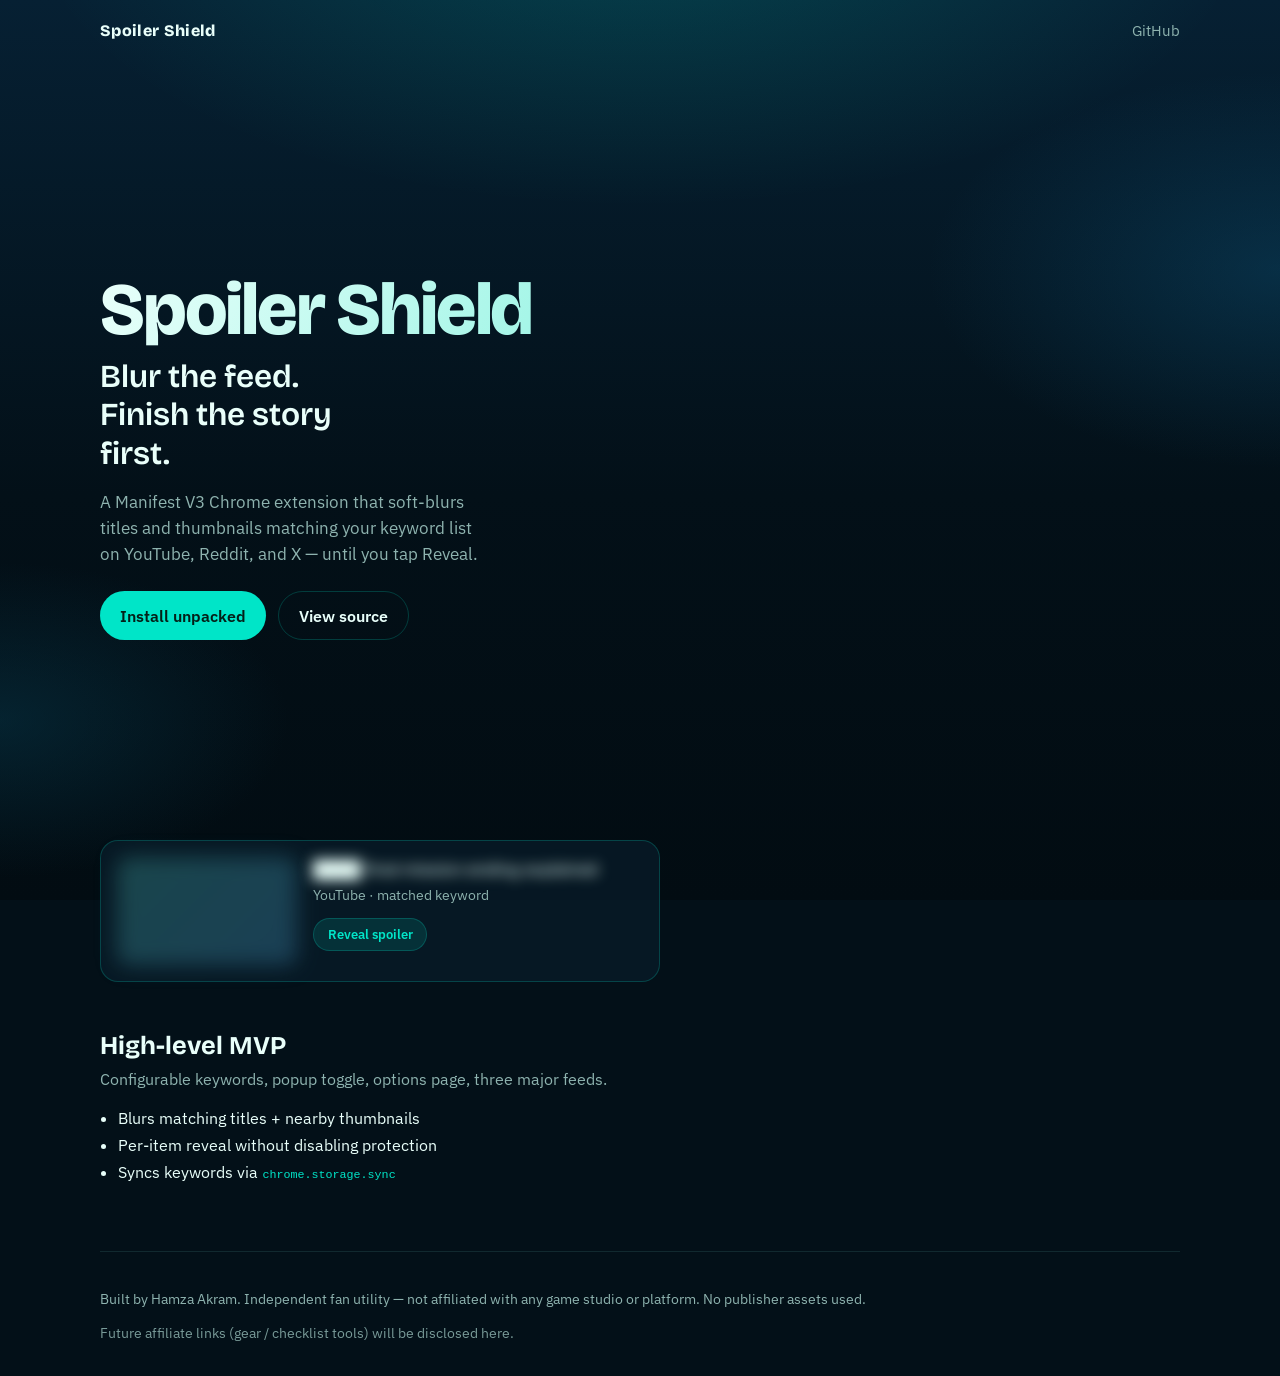
==== web/index.html @ 2415711b "Initial Spoiler Shield MVP: MV3 extension + landing Chrome extension blurs keyword-matched titles/th" ====
<!DOCTYPE html>
<html lang="en">
  <head>
    <meta charset="UTF-8" />
    <meta name="viewport" content="width=device-width, initial-scale=1" />
    <title>Spoiler Shield — stay ahead of spoilers</title>
    <meta
      name="description"
      content="Chrome extension that blurs spoiler titles and thumbnails on YouTube, Reddit, and X. Built by Hamza Akram."
    />
    <link rel="preconnect" href="https://fonts.googleapis.com" />
    <link rel="preconnect" href="https://fonts.gstatic.com" crossorigin />
    <link
      href="https://fonts.googleapis.com/css2?family=Bricolage+Grotesque:opsz,wght@12..96,600;12..96,800&family=IBM+Plex+Sans:wght@400;500;600&display=swap"
      rel="stylesheet"
    />
    <link rel="stylesheet" href="styles.css" />
  </head>
  <body>
    <div class="atmosphere" aria-hidden="true"></div>
    <header class="top">
      <span class="logo">Spoiler Shield</span>
      <a class="ghost-link" href="https://github.com/hamzaakram007/spoiler-shield-ext">GitHub</a>
    </header>

    <main>
      <section class="hero">
        <p class="brand">Spoiler Shield</p>
        <h1>Blur the feed. Finish the story first.</h1>
        <p class="support">
          A Manifest V3 Chrome extension that soft-blurs titles and thumbnails
          matching your keyword list on YouTube, Reddit, and X — until you tap
          Reveal.
        </p>
        <div class="cta-row">
          <a class="cta" href="https://github.com/hamzaakram007/spoiler-shield-ext#install-unpacked">Install unpacked</a>
          <a class="cta secondary" href="https://github.com/hamzaakram007/spoiler-shield-ext">View source</a>
        </div>
      </section>

      <section class="preview" aria-label="Product preview">
        <div class="feed-card">
          <div class="thumb blurred"></div>
          <div class="meta">
            <p class="title blurred-text">████ final mission ending explained</p>
            <p class="sub">YouTube · matched keyword</p>
            <button type="button" class="reveal-demo" disabled>Reveal spoiler</button>
          </div>
        </div>
      </section>

      <section class="points">
        <h2>High-level MVP</h2>
        <p>Configurable keywords, popup toggle, options page, three major feeds.</p>
        <ul>
          <li>Blurs matching titles + nearby thumbnails</li>
          <li>Per-item reveal without disabling protection</li>
          <li>Syncs keywords via <code>chrome.storage.sync</code></li>
        </ul>
      </section>
    </main>

    <footer>
      <p>
        Built by Hamza Akram. Independent fan utility — not affiliated with any
        game studio or platform. No publisher assets used.
      </p>
      <p class="disclosure">
        Future affiliate links (gear / checklist tools) will be disclosed here.
      </p>
    </footer>
  </body>
</html>
---- web/styles.css ----
:root {
  --bg: #031018;
  --teal: #00e5c8;
  --foam: #e9fffa;
  --muted: #8eb3af;
  --line: rgba(0, 229, 200, 0.22);
  --card: rgba(8, 28, 40, 0.78);
  --deep: #0a4f6b;
  --font-display: "Bricolage Grotesque", "Trebuchet MS", sans-serif;
  --font-body: "IBM Plex Sans", "Segoe UI", sans-serif;
}

* {
  box-sizing: border-box;
}

html,
body {
  margin: 0;
  min-height: 100%;
}

body {
  color: var(--foam);
  font-family: var(--font-body);
  background: var(--bg);
  overflow-x: hidden;
}

.atmosphere {
  position: fixed;
  inset: 0;
  z-index: -1;
  background:
    radial-gradient(ellipse 80% 55% at 50% -10%, rgba(0, 229, 200, 0.18), transparent 60%),
    radial-gradient(ellipse 50% 40% at 100% 30%, rgba(14, 90, 130, 0.35), transparent 55%),
    radial-gradient(ellipse 45% 35% at 0% 80%, rgba(8, 60, 80, 0.45), transparent 50%),
    linear-gradient(180deg, #062033 0%, #031018 55%, #020c12 100%);
  animation: tide 14s ease-in-out infinite alternate;
}

@keyframes tide {
  from {
    filter: hue-rotate(0deg) saturate(1);
  }
  to {
    filter: hue-rotate(-8deg) saturate(1.08);
  }
}

.top {
  display: flex;
  justify-content: space-between;
  align-items: center;
  width: min(1080px, calc(100% - 2.5rem));
  margin: 0 auto;
  padding: 1.25rem 0;
}

.logo {
  font-family: var(--font-display);
  font-weight: 800;
  letter-spacing: 0.02em;
}

.ghost-link {
  color: var(--muted);
  text-decoration: none;
  font-size: 0.95rem;
}

.ghost-link:hover {
  color: var(--teal);
}

main {
  width: min(1080px, calc(100% - 2.5rem));
  margin: 0 auto;
  padding-bottom: 4rem;
}

.hero {
  min-height: calc(100vh - 5.5rem);
  display: flex;
  flex-direction: column;
  justify-content: center;
  padding: 1rem 0 2rem;
  animation: rise 0.9s ease both;
}

@keyframes rise {
  from {
    opacity: 0;
    transform: translateY(18px);
  }
  to {
    opacity: 1;
    transform: none;
  }
}

.brand {
  margin: 0 0 0.75rem;
  font-family: var(--font-display);
  font-size: clamp(2.4rem, 7vw, 4.6rem);
  font-weight: 800;
  letter-spacing: -0.03em;
  line-height: 0.95;
  background: linear-gradient(120deg, var(--foam), #9ff5e6 45%, #4fd0ff);
  -webkit-background-clip: text;
  background-clip: text;
  color: transparent;
}

.hero h1 {
  margin: 0;
  max-width: 14ch;
  font-family: var(--font-display);
  font-size: clamp(1.35rem, 3.2vw, 2rem);
  font-weight: 600;
  line-height: 1.2;
  color: var(--foam);
}

.support {
  margin: 1rem 0 0;
  max-width: 38ch;
  color: var(--muted);
  font-size: 1.05rem;
  line-height: 1.55;
}

.cta-row {
  display: flex;
  flex-wrap: wrap;
  gap: 0.75rem;
  margin-top: 1.5rem;
}

.cta {
  display: inline-flex;
  align-items: center;
  justify-content: center;
  padding: 0.85rem 1.25rem;
  border-radius: 999px;
  background: var(--teal);
  color: #042018;
  font-weight: 600;
  text-decoration: none;
  transition: transform 0.2s ease, filter 0.2s ease;
}

.cta:hover {
  transform: translateY(-2px);
  filter: brightness(1.06);
}

.cta.secondary {
  background: transparent;
  color: var(--foam);
  border: 1px solid var(--line);
}

.preview {
  margin-top: -2rem;
  margin-bottom: 3rem;
  animation: rise 1.1s 0.15s ease both;
}

.feed-card {
  display: grid;
  grid-template-columns: 180px 1fr;
  gap: 1rem;
  width: min(560px, 100%);
  padding: 1rem;
  border: 1px solid var(--line);
  border-radius: 18px;
  background: var(--card);
  backdrop-filter: blur(10px);
}

.thumb {
  height: 108px;
  border-radius: 12px;
  background:
    linear-gradient(135deg, rgba(0, 229, 200, 0.2), rgba(14, 90, 130, 0.55)),
    #123;
}

.blurred {
  filter: blur(10px) saturate(0.75);
}

.blurred-text {
  filter: blur(7px);
  user-select: none;
}

.meta .title {
  margin: 0.15rem 0 0.35rem;
  font-family: var(--font-display);
  font-size: 1.05rem;
}

.sub {
  margin: 0;
  color: var(--muted);
  font-size: 0.85rem;
}

.reveal-demo {
  margin-top: 0.85rem;
  border: 1px solid var(--line);
  border-radius: 999px;
  padding: 0.45rem 0.85rem;
  background: rgba(0, 229, 200, 0.12);
  color: var(--teal);
  font: 600 0.8rem var(--font-body);
}

.points {
  max-width: 40rem;
  animation: rise 1.15s 0.25s ease both;
}

.points h2 {
  margin: 0;
  font-family: var(--font-display);
  font-size: 1.6rem;
}

.points > p {
  margin: 0.5rem 0 1rem;
  color: var(--muted);
}

.points ul {
  margin: 0;
  padding-left: 1.15rem;
  line-height: 1.7;
}

.points code {
  font-size: 0.9em;
  color: var(--teal);
}

footer {
  width: min(1080px, calc(100% - 2.5rem));
  margin: 0 auto 2rem;
  padding-top: 1.5rem;
  border-top: 1px solid rgba(120, 220, 210, 0.12);
  color: var(--muted);
  font-size: 0.85rem;
  line-height: 1.5;
}

.disclosure {
  opacity: 0.85;
}

@media (max-width: 640px) {
  .feed-card {
    grid-template-columns: 1fr;
  }

  .hero {
    min-height: auto;
    padding-top: 2rem;
    padding-bottom: 2.5rem;
  }

  .preview {
    margin-top: 0;
  }
}
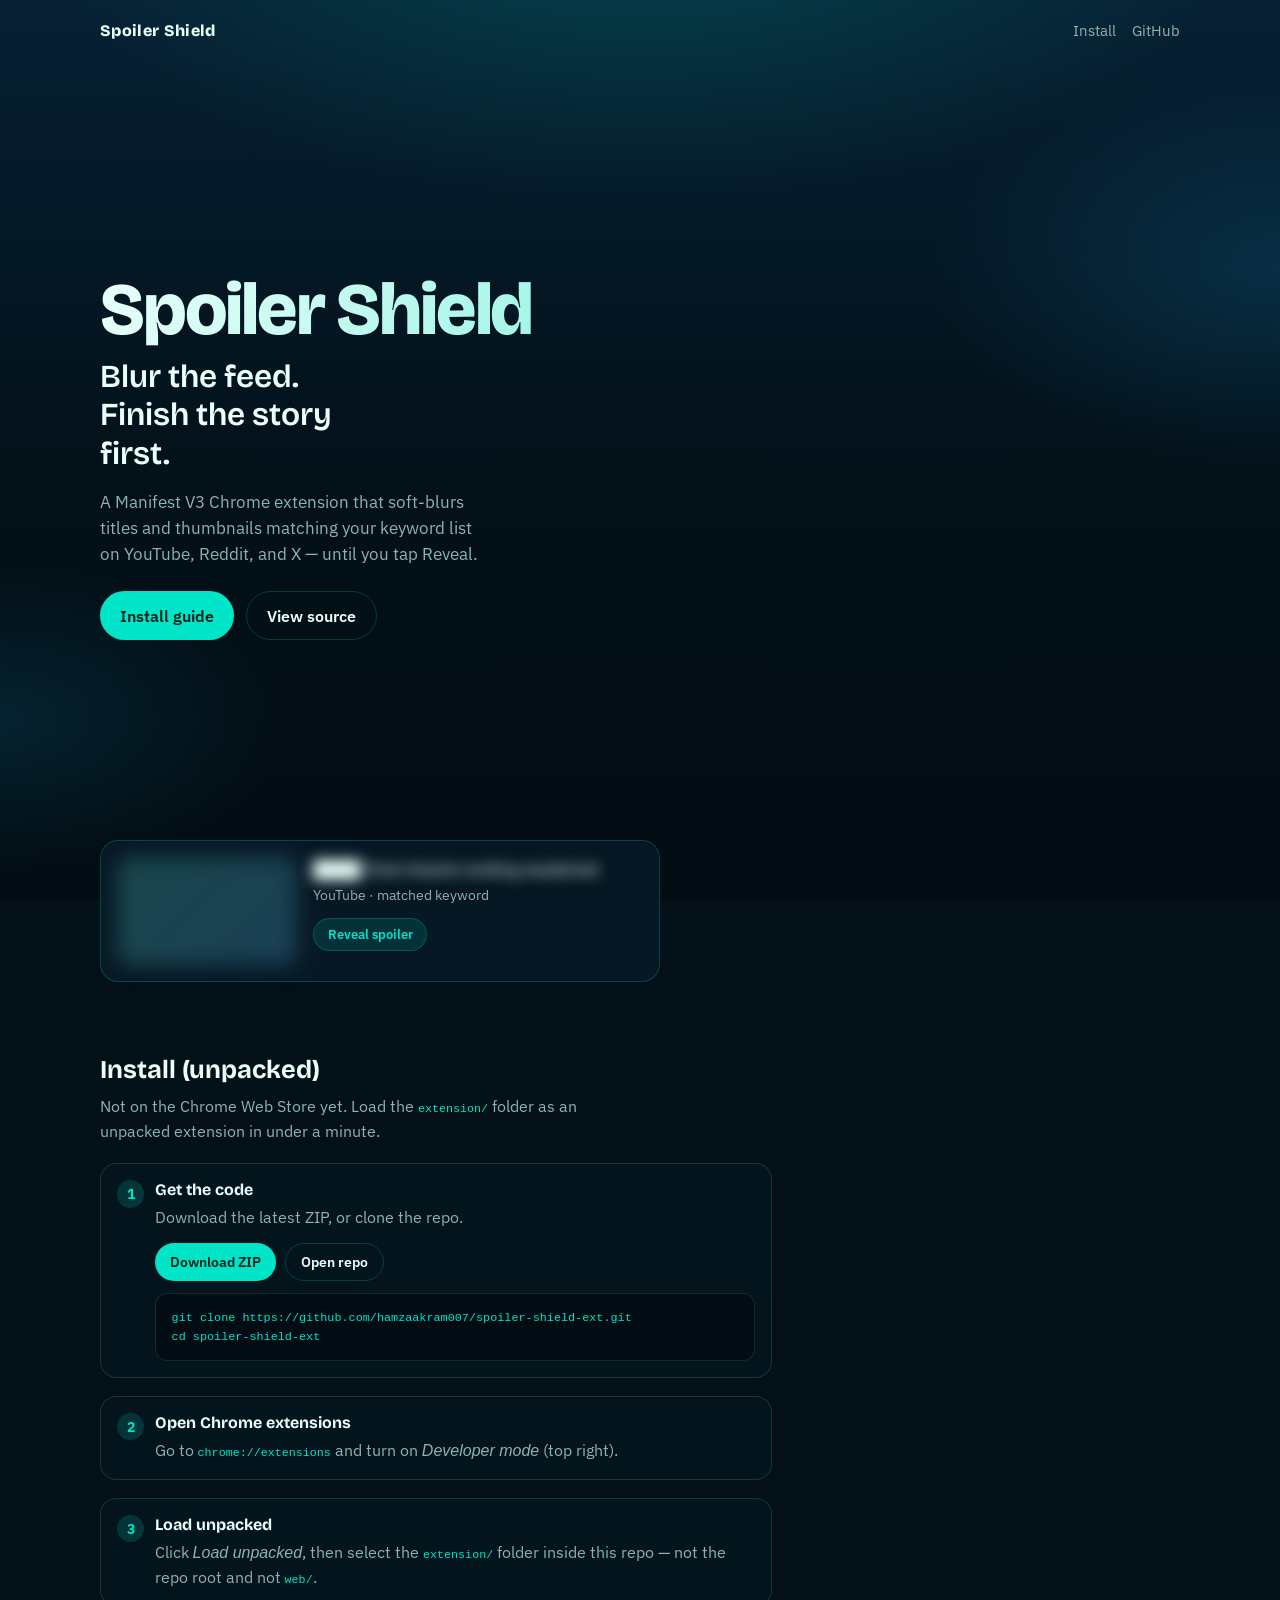
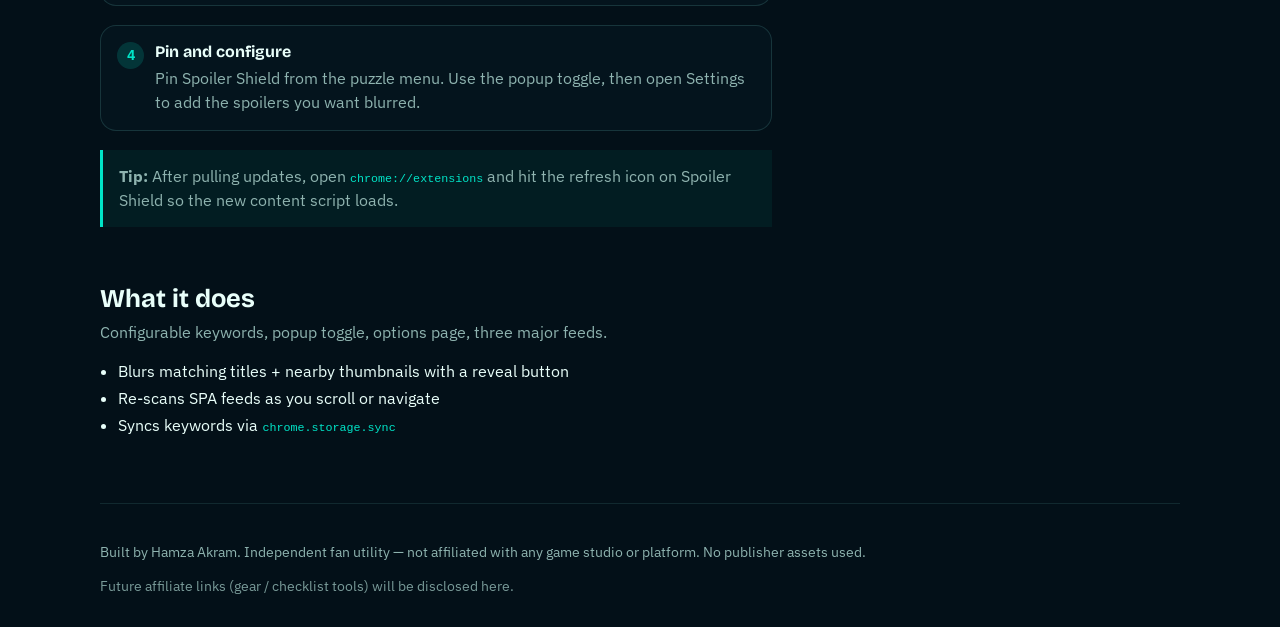
==== commit 917dd8a6: "Harden Spoiler Shield blur, options UX, install guide, icons Improve content-script matching and SPA" ====
--- a/web/index.html
+++ b/web/index.html
@@ -8,6 +8,8 @@
       name="description"
       content="Chrome extension that blurs spoiler titles and thumbnails on YouTube, Reddit, and X. Built by Hamza Akram."
     />
+    <link rel="icon" type="image/png" href="favicon-32.png" />
+    <link rel="apple-touch-icon" href="favicon-128.png" />
     <link rel="preconnect" href="https://fonts.googleapis.com" />
     <link rel="preconnect" href="https://fonts.gstatic.com" crossorigin />
     <link
@@ -20,7 +22,10 @@
     <div class="atmosphere" aria-hidden="true"></div>
     <header class="top">
       <span class="logo">Spoiler Shield</span>
-      <a class="ghost-link" href="https://github.com/hamzaakram007/spoiler-shield-ext">GitHub</a>
+      <nav class="top-nav">
+        <a class="ghost-link" href="#install">Install</a>
+        <a class="ghost-link" href="https://github.com/hamzaakram007/spoiler-shield-ext">GitHub</a>
+      </nav>
     </header>
 
     <main>
@@ -33,7 +38,7 @@
           Reveal.
         </p>
         <div class="cta-row">
-          <a class="cta" href="https://github.com/hamzaakram007/spoiler-shield-ext#install-unpacked">Install unpacked</a>
+          <a class="cta" href="#install">Install guide</a>
           <a class="cta secondary" href="https://github.com/hamzaakram007/spoiler-shield-ext">View source</a>
         </div>
       </section>
@@ -49,12 +54,71 @@
         </div>
       </section>
 
+      <section class="install" id="install" aria-labelledby="install-heading">
+        <h2 id="install-heading">Install (unpacked)</h2>
+        <p class="install-lede">
+          Not on the Chrome Web Store yet. Load the <code>extension/</code> folder
+          as an unpacked extension in under a minute.
+        </p>
+
+        <ol class="steps">
+          <li>
+            <strong>Get the code</strong>
+            <p>
+              Download the latest ZIP, or clone the repo.
+            </p>
+            <div class="step-actions">
+              <a
+                class="cta compact"
+                href="https://github.com/hamzaakram007/spoiler-shield-ext/archive/refs/heads/main.zip"
+                >Download ZIP</a
+              >
+              <a
+                class="cta secondary compact"
+                href="https://github.com/hamzaakram007/spoiler-shield-ext"
+                >Open repo</a
+              >
+            </div>
+            <pre><code>git clone https://github.com/hamzaakram007/spoiler-shield-ext.git
+cd spoiler-shield-ext</code></pre>
+          </li>
+          <li>
+            <strong>Open Chrome extensions</strong>
+            <p>
+              Go to <code>chrome://extensions</code> and turn on
+              <em>Developer mode</em> (top right).
+            </p>
+          </li>
+          <li>
+            <strong>Load unpacked</strong>
+            <p>
+              Click <em>Load unpacked</em>, then select the
+              <code>extension/</code> folder inside this repo — not the repo root
+              and not <code>web/</code>.
+            </p>
+          </li>
+          <li>
+            <strong>Pin and configure</strong>
+            <p>
+              Pin Spoiler Shield from the puzzle menu. Use the popup toggle, then
+              open Settings to add the spoilers you want blurred.
+            </p>
+          </li>
+        </ol>
+
+        <aside class="tip">
+          <strong>Tip:</strong> After pulling updates, open
+          <code>chrome://extensions</code> and hit the refresh icon on Spoiler
+          Shield so the new content script loads.
+        </aside>
+      </section>
+
       <section class="points">
-        <h2>High-level MVP</h2>
+        <h2>What it does</h2>
         <p>Configurable keywords, popup toggle, options page, three major feeds.</p>
         <ul>
-          <li>Blurs matching titles + nearby thumbnails</li>
-          <li>Per-item reveal without disabling protection</li>
+          <li>Blurs matching titles + nearby thumbnails with a reveal button</li>
+          <li>Re-scans SPA feeds as you scroll or navigate</li>
           <li>Syncs keywords via <code>chrome.storage.sync</code></li>
         </ul>
       </section>
--- a/web/styles.css
+++ b/web/styles.css
@@ -61,6 +61,12 @@
   font-family: var(--font-display);
   font-weight: 800;
   letter-spacing: 0.02em;
+}
+
+.top-nav {
+  display: flex;
+  align-items: center;
+  gap: 1rem;
 }
 
 .ghost-link {
@@ -161,6 +167,11 @@
   border: 1px solid var(--line);
 }
 
+.cta.compact {
+  padding: 0.55rem 0.95rem;
+  font-size: 0.9rem;
+}
+
 .preview {
   margin-top: -2rem;
   margin-bottom: 3rem;
@@ -218,17 +229,115 @@
   font: 600 0.8rem var(--font-body);
 }
 
+.install {
+  max-width: 42rem;
+  margin: 0 0 3.5rem;
+  padding: 1.5rem 0 0;
+  scroll-margin-top: 1.5rem;
+  animation: rise 1.12s 0.2s ease both;
+}
+
+.install h2,
+.points h2 {
+  margin: 0;
+  font-family: var(--font-display);
+  font-size: 1.6rem;
+}
+
+.install-lede {
+  margin: 0.55rem 0 1.25rem;
+  color: var(--muted);
+  line-height: 1.55;
+  max-width: 48ch;
+}
+
+.steps {
+  margin: 0;
+  padding: 0;
+  list-style: none;
+  counter-reset: step;
+  display: grid;
+  gap: 1.15rem;
+}
+
+.steps > li {
+  position: relative;
+  padding: 1rem 1rem 1rem 3.35rem;
+  border: 1px solid rgba(120, 220, 210, 0.16);
+  border-radius: 16px;
+  background: rgba(6, 24, 36, 0.55);
+  counter-increment: step;
+}
+
+.steps > li::before {
+  content: counter(step);
+  position: absolute;
+  left: 1rem;
+  top: 1rem;
+  width: 1.7rem;
+  height: 1.7rem;
+  border-radius: 999px;
+  display: grid;
+  place-items: center;
+  background: rgba(0, 229, 200, 0.16);
+  color: var(--teal);
+  font-weight: 700;
+  font-size: 0.85rem;
+}
+
+.steps strong {
+  display: block;
+  margin-bottom: 0.35rem;
+  font-family: var(--font-display);
+}
+
+.steps p {
+  margin: 0;
+  color: var(--muted);
+  line-height: 1.5;
+}
+
+.steps code,
+.install-lede code,
+.tip code,
+.points code {
+  font-size: 0.9em;
+  color: var(--teal);
+}
+
+.step-actions {
+  display: flex;
+  flex-wrap: wrap;
+  gap: 0.55rem;
+  margin: 0.85rem 0 0.75rem;
+}
+
+.steps pre {
+  margin: 0.75rem 0 0;
+  padding: 0.85rem 1rem;
+  overflow-x: auto;
+  border-radius: 12px;
+  border: 1px solid rgba(120, 220, 210, 0.14);
+  background: rgba(2, 12, 18, 0.8);
+  color: #c8fff4;
+  font-size: 0.82rem;
+  line-height: 1.45;
+}
+
+.tip {
+  margin-top: 1.15rem;
+  padding: 0.9rem 1rem;
+  border-left: 3px solid var(--teal);
+  color: var(--muted);
+  line-height: 1.5;
+  background: rgba(0, 229, 200, 0.06);
+}
+
 .points {
   max-width: 40rem;
   animation: rise 1.15s 0.25s ease both;
 }
 
-.points h2 {
-  margin: 0;
-  font-family: var(--font-display);
-  font-size: 1.6rem;
-}
-
 .points > p {
   margin: 0.5rem 0 1rem;
   color: var(--muted);
@@ -238,11 +347,6 @@
   margin: 0;
   padding-left: 1.15rem;
   line-height: 1.7;
-}
-
-.points code {
-  font-size: 0.9em;
-  color: var(--teal);
 }
 
 footer {
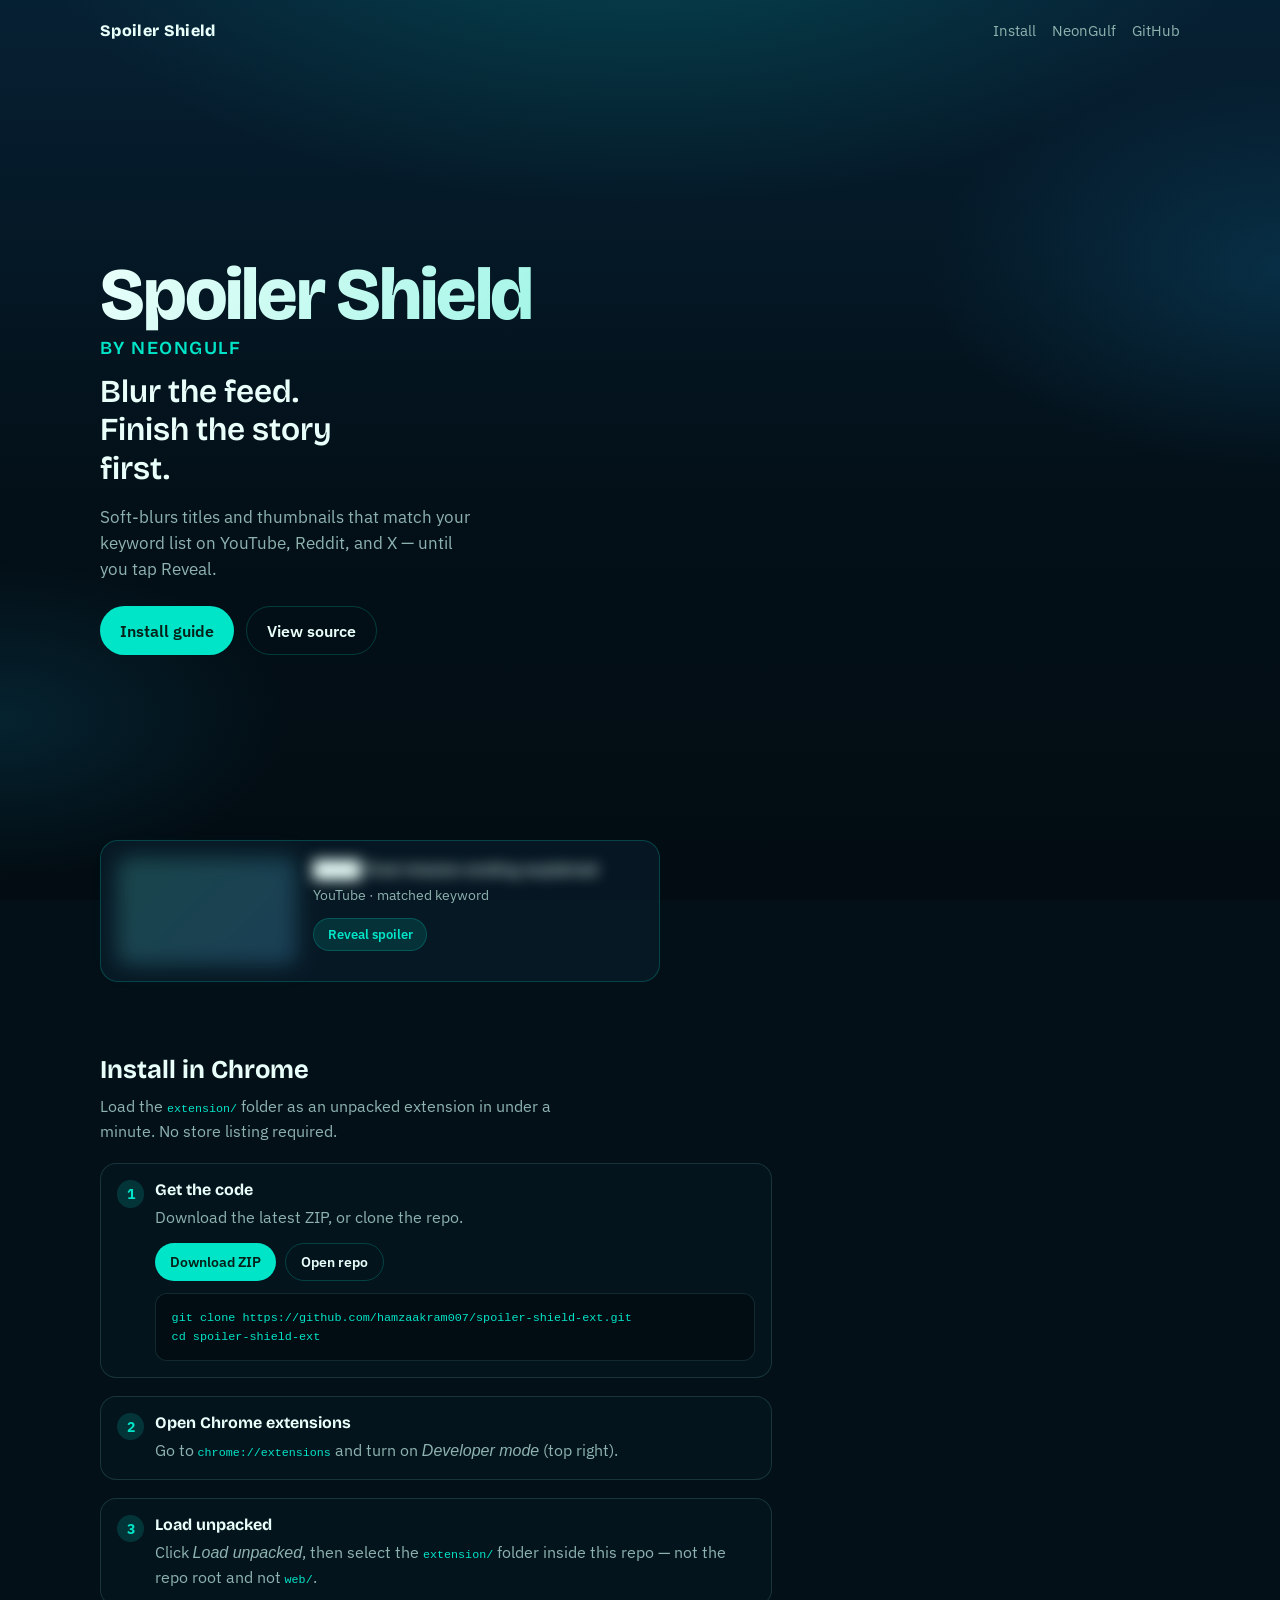
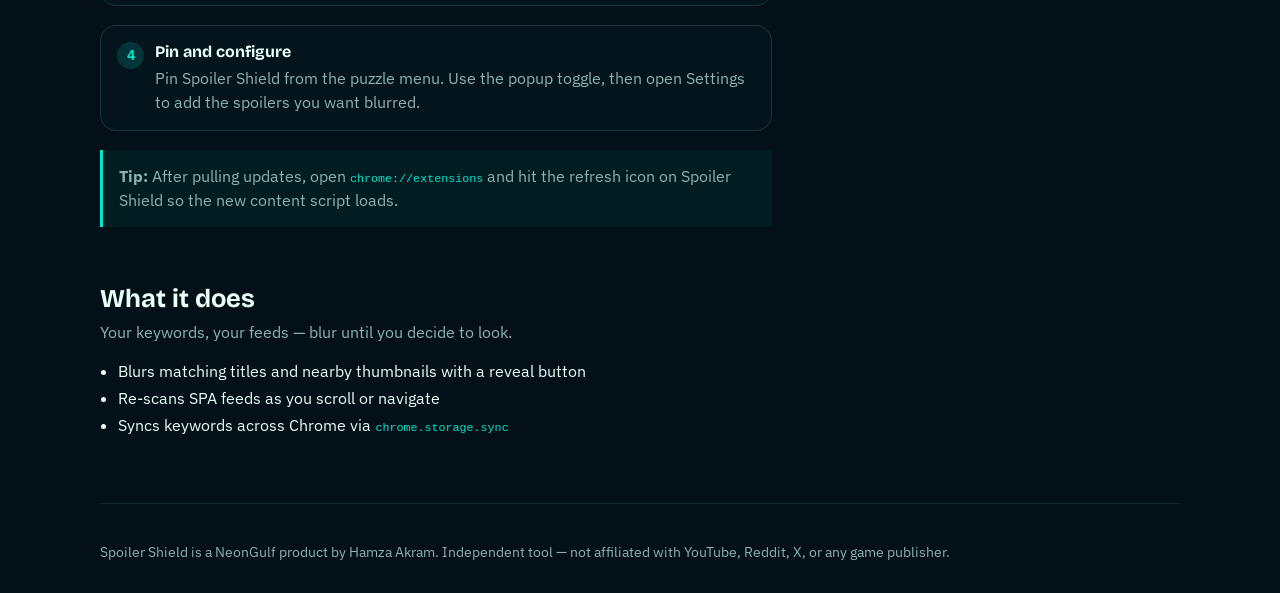
==== commit 924a9ea6: "Polish Spoiler Shield copy for NeonGulf production" ====
--- a/web/index.html
+++ b/web/index.html
@@ -3,10 +3,10 @@
   <head>
     <meta charset="UTF-8" />
     <meta name="viewport" content="width=device-width, initial-scale=1" />
-    <title>Spoiler Shield — stay ahead of spoilers</title>
+    <title>Spoiler Shield by NeonGulf — blur spoilers before you see them</title>
     <meta
       name="description"
-      content="Chrome extension that blurs spoiler titles and thumbnails on YouTube, Reddit, and X. Built by Hamza Akram."
+      content="Spoiler Shield by NeonGulf soft-blurs spoiler titles and thumbnails on YouTube, Reddit, and X until you choose to reveal them."
     />
     <link rel="icon" type="image/png" href="favicon-32.png" />
     <link rel="apple-touch-icon" href="favicon-128.png" />
@@ -24,6 +24,7 @@
       <span class="logo">Spoiler Shield</span>
       <nav class="top-nav">
         <a class="ghost-link" href="#install">Install</a>
+        <a class="ghost-link" href="https://neongulf.com">NeonGulf</a>
         <a class="ghost-link" href="https://github.com/hamzaakram007/spoiler-shield-ext">GitHub</a>
       </nav>
     </header>
@@ -31,11 +32,11 @@
     <main>
       <section class="hero">
         <p class="brand">Spoiler Shield</p>
+        <p class="byline">by NeonGulf</p>
         <h1>Blur the feed. Finish the story first.</h1>
         <p class="support">
-          A Manifest V3 Chrome extension that soft-blurs titles and thumbnails
-          matching your keyword list on YouTube, Reddit, and X — until you tap
-          Reveal.
+          Soft-blurs titles and thumbnails that match your keyword list on
+          YouTube, Reddit, and X — until you tap Reveal.
         </p>
         <div class="cta-row">
           <a class="cta" href="#install">Install guide</a>
@@ -55,10 +56,10 @@
       </section>
 
       <section class="install" id="install" aria-labelledby="install-heading">
-        <h2 id="install-heading">Install (unpacked)</h2>
+        <h2 id="install-heading">Install in Chrome</h2>
         <p class="install-lede">
-          Not on the Chrome Web Store yet. Load the <code>extension/</code> folder
-          as an unpacked extension in under a minute.
+          Load the <code>extension/</code> folder as an unpacked extension in
+          under a minute. No store listing required.
         </p>
 
         <ol class="steps">
@@ -115,22 +116,21 @@
 
       <section class="points">
         <h2>What it does</h2>
-        <p>Configurable keywords, popup toggle, options page, three major feeds.</p>
+        <p>
+          Your keywords, your feeds — blur until you decide to look.
+        </p>
         <ul>
-          <li>Blurs matching titles + nearby thumbnails with a reveal button</li>
+          <li>Blurs matching titles and nearby thumbnails with a reveal button</li>
           <li>Re-scans SPA feeds as you scroll or navigate</li>
-          <li>Syncs keywords via <code>chrome.storage.sync</code></li>
+          <li>Syncs keywords across Chrome via <code>chrome.storage.sync</code></li>
         </ul>
       </section>
     </main>
 
     <footer>
       <p>
-        Built by Hamza Akram. Independent fan utility — not affiliated with any
-        game studio or platform. No publisher assets used.
-      </p>
-      <p class="disclosure">
-        Future affiliate links (gear / checklist tools) will be disclosed here.
+        Spoiler Shield is a NeonGulf product by Hamza Akram. Independent tool —
+        not affiliated with YouTube, Reddit, X, or any game publisher.
       </p>
     </footer>
   </body>
--- a/web/styles.css
+++ b/web/styles.css
@@ -116,6 +116,16 @@
   -webkit-background-clip: text;
   background-clip: text;
   color: transparent;
+}
+
+.byline {
+  margin: -0.35rem 0 0.85rem;
+  font-family: var(--font-display);
+  font-size: clamp(0.95rem, 2.2vw, 1.15rem);
+  font-weight: 600;
+  letter-spacing: 0.08em;
+  text-transform: uppercase;
+  color: var(--teal);
 }
 
 .hero h1 {
@@ -359,10 +369,6 @@
   line-height: 1.5;
 }
 
-.disclosure {
-  opacity: 0.85;
-}
-
 @media (max-width: 640px) {
   .feed-card {
     grid-template-columns: 1fr;
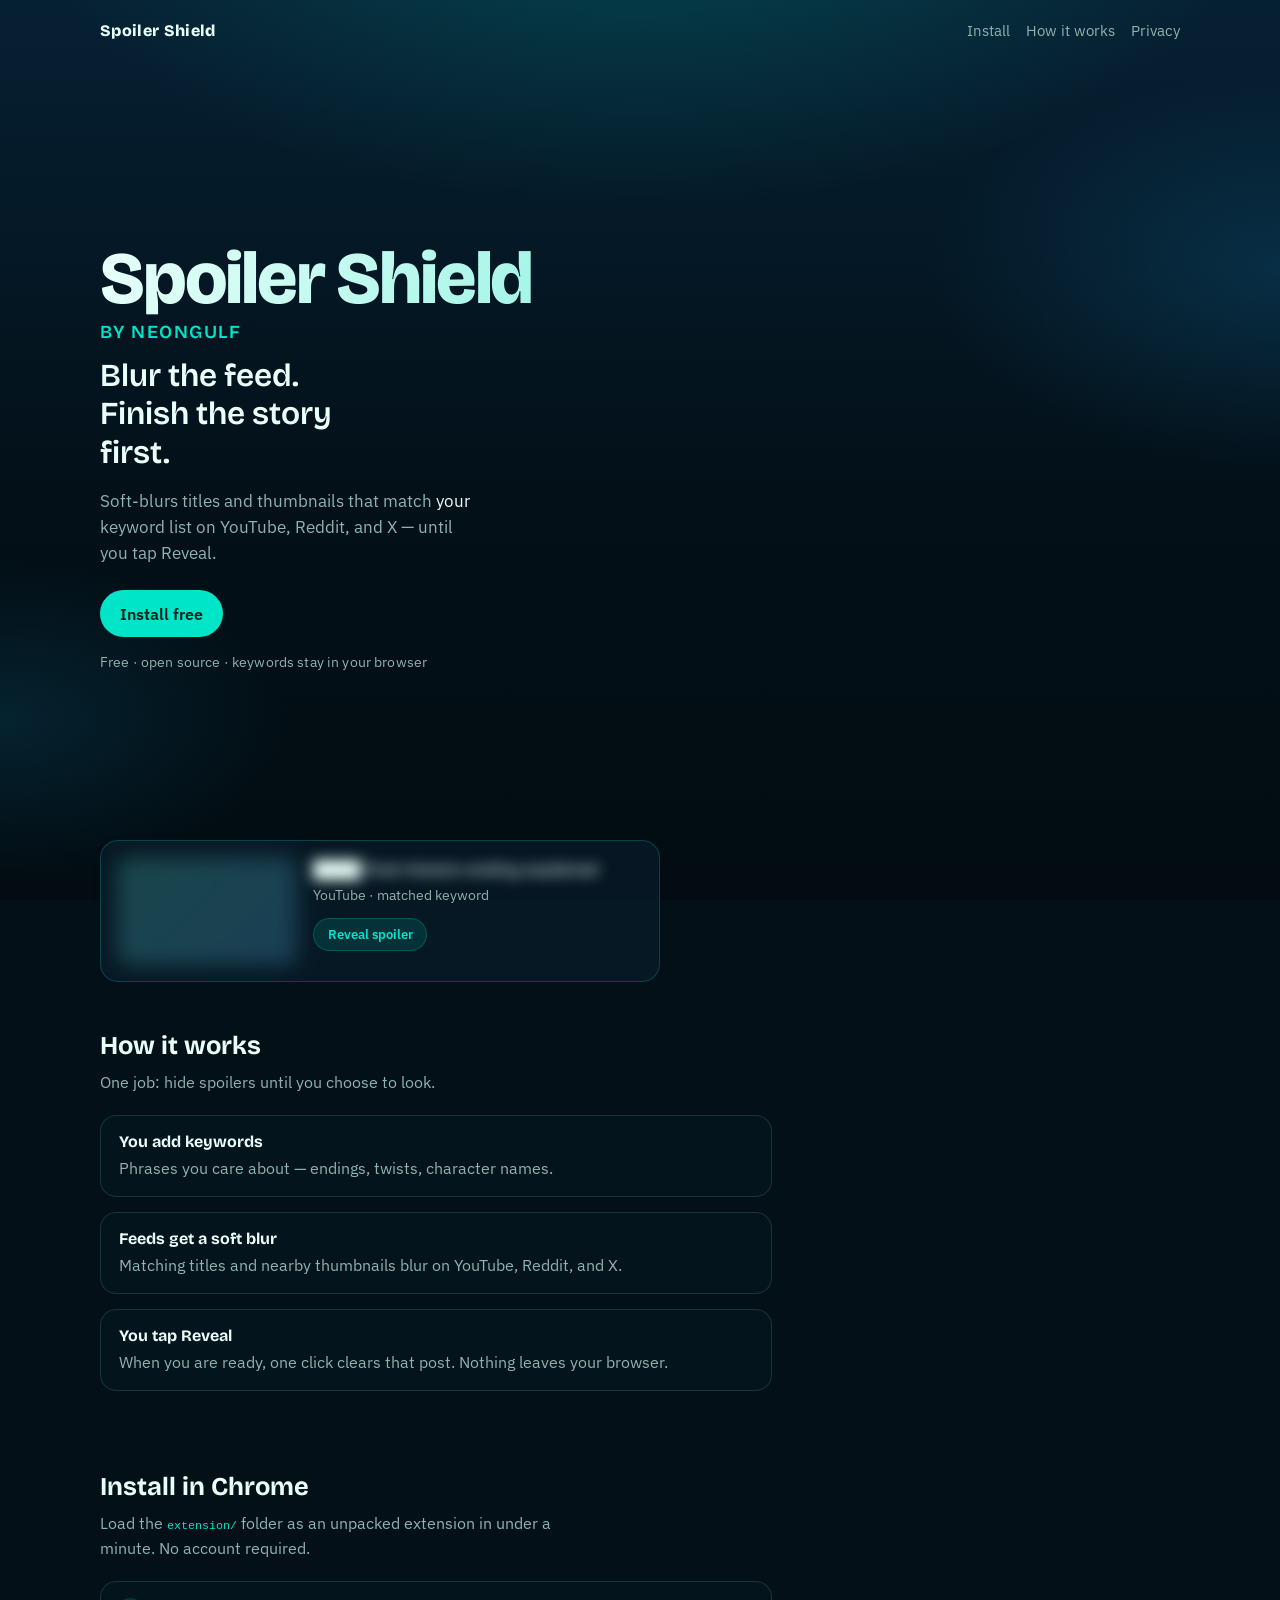
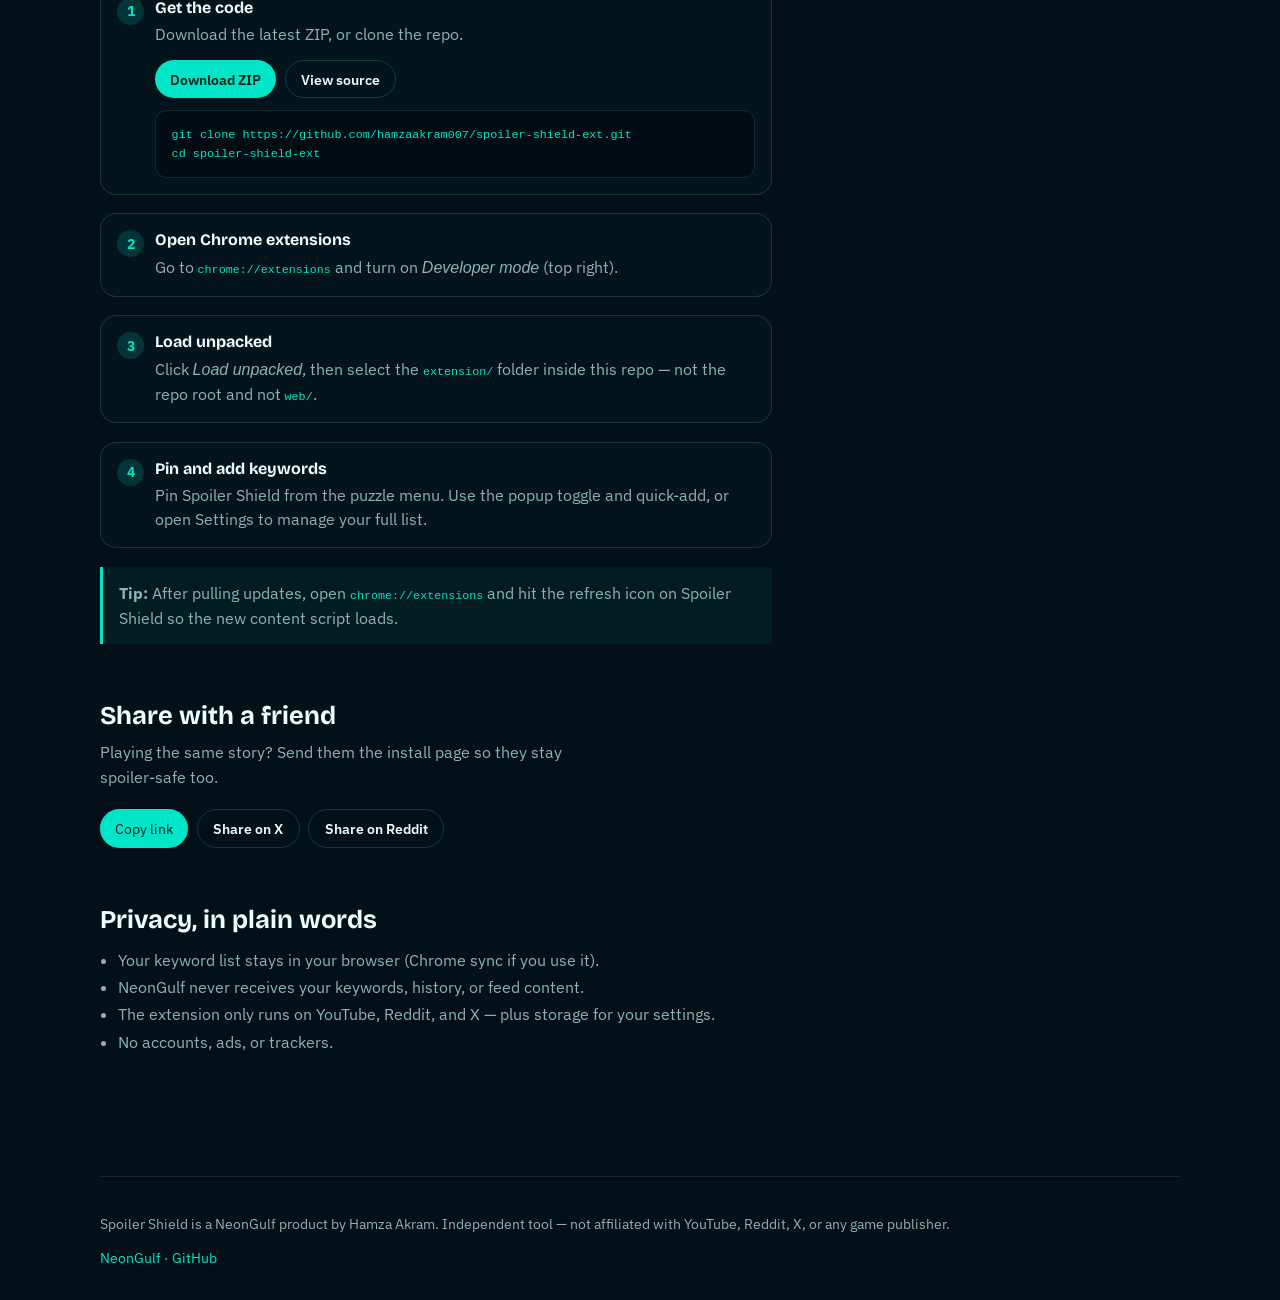
==== commit 7d1e8cd9: "Harden Spoiler Shield for blur-first MVP Restore focus on keyword blur for YouTube/Reddit/X: first-r" ====
--- a/web/index.html
+++ b/web/index.html
@@ -3,11 +3,36 @@
   <head>
     <meta charset="UTF-8" />
     <meta name="viewport" content="width=device-width, initial-scale=1" />
-    <title>Spoiler Shield by NeonGulf — blur spoilers before you see them</title>
+    <title>Spoiler Shield by NeonGulf — blur spoilers on YouTube, Reddit &amp; X</title>
     <meta
       name="description"
-      content="Spoiler Shield by NeonGulf soft-blurs spoiler titles and thumbnails on YouTube, Reddit, and X until you choose to reveal them."
-    />
+      content="Free Chrome extension that blurs spoiler titles and thumbnails on YouTube, Reddit, and X. Your keyword list stays in your browser. Install in under a minute."
+    />
+    <meta name="robots" content="index,follow" />
+    <link rel="canonical" href="https://shield.neongulf.com/" />
+    <meta name="theme-color" content="#031018" />
+    <meta property="og:type" content="website" />
+    <meta property="og:site_name" content="NeonGulf" />
+    <meta property="og:url" content="https://shield.neongulf.com/" />
+    <meta
+      property="og:title"
+      content="Spoiler Shield — blur spoilers before you see them"
+    />
+    <meta
+      property="og:description"
+      content="Blur matching titles and thumbnails on YouTube, Reddit, and X until you tap Reveal. Keywords stay in your browser."
+    />
+    <meta property="og:image" content="https://shield.neongulf.com/favicon-128.png" />
+    <meta name="twitter:card" content="summary" />
+    <meta
+      name="twitter:title"
+      content="Spoiler Shield — blur spoilers before you see them"
+    />
+    <meta
+      name="twitter:description"
+      content="Free Chrome extension. Your keyword list. YouTube, Reddit, and X."
+    />
+    <meta name="twitter:image" content="https://shield.neongulf.com/favicon-128.png" />
     <link rel="icon" type="image/png" href="favicon-32.png" />
     <link rel="apple-touch-icon" href="favicon-128.png" />
     <link rel="preconnect" href="https://fonts.googleapis.com" />
@@ -17,15 +42,36 @@
       rel="stylesheet"
     />
     <link rel="stylesheet" href="styles.css" />
+    <script type="application/ld+json">
+      {
+        "@context": "https://schema.org",
+        "@type": "SoftwareApplication",
+        "name": "Spoiler Shield",
+        "applicationCategory": "BrowserApplication",
+        "operatingSystem": "Chrome",
+        "offers": {
+          "@type": "Offer",
+          "price": "0",
+          "priceCurrency": "USD"
+        },
+        "description": "Chrome extension that blurs spoiler titles and thumbnails on YouTube, Reddit, and X until you choose to reveal them.",
+        "url": "https://shield.neongulf.com/",
+        "author": {
+          "@type": "Organization",
+          "name": "NeonGulf",
+          "url": "https://neongulf.com"
+        }
+      }
+    </script>
   </head>
   <body>
     <div class="atmosphere" aria-hidden="true"></div>
     <header class="top">
       <span class="logo">Spoiler Shield</span>
-      <nav class="top-nav">
+      <nav class="top-nav" aria-label="Primary">
         <a class="ghost-link" href="#install">Install</a>
-        <a class="ghost-link" href="https://neongulf.com">NeonGulf</a>
-        <a class="ghost-link" href="https://github.com/hamzaakram007/spoiler-shield-ext">GitHub</a>
+        <a class="ghost-link" href="#how">How it works</a>
+        <a class="ghost-link" href="#privacy">Privacy</a>
       </nav>
     </header>
 
@@ -35,13 +81,15 @@
         <p class="byline">by NeonGulf</p>
         <h1>Blur the feed. Finish the story first.</h1>
         <p class="support">
-          Soft-blurs titles and thumbnails that match your keyword list on
-          YouTube, Reddit, and X — until you tap Reveal.
+          Soft-blurs titles and thumbnails that match <em>your</em> keyword list
+          on YouTube, Reddit, and X — until you tap Reveal.
         </p>
         <div class="cta-row">
-          <a class="cta" href="#install">Install guide</a>
-          <a class="cta secondary" href="https://github.com/hamzaakram007/spoiler-shield-ext">View source</a>
+          <a class="cta" href="#install">Install free</a>
         </div>
+        <p class="trust-line">
+          Free · open source · keywords stay in your browser
+        </p>
       </section>
 
       <section class="preview" aria-label="Product preview">
@@ -55,19 +103,38 @@
         </div>
       </section>
 
+      <section class="how" id="how" aria-labelledby="how-heading">
+        <h2 id="how-heading">How it works</h2>
+        <p class="section-lede">
+          One job: hide spoilers until you choose to look.
+        </p>
+        <ol class="how-grid">
+          <li>
+            <strong>You add keywords</strong>
+            <p>Phrases you care about — endings, twists, character names.</p>
+          </li>
+          <li>
+            <strong>Feeds get a soft blur</strong>
+            <p>Matching titles and nearby thumbnails blur on YouTube, Reddit, and X.</p>
+          </li>
+          <li>
+            <strong>You tap Reveal</strong>
+            <p>When you are ready, one click clears that post. Nothing leaves your browser.</p>
+          </li>
+        </ol>
+      </section>
+
       <section class="install" id="install" aria-labelledby="install-heading">
         <h2 id="install-heading">Install in Chrome</h2>
         <p class="install-lede">
           Load the <code>extension/</code> folder as an unpacked extension in
-          under a minute. No store listing required.
+          under a minute. No account required.
         </p>
 
         <ol class="steps">
           <li>
             <strong>Get the code</strong>
-            <p>
-              Download the latest ZIP, or clone the repo.
-            </p>
+            <p>Download the latest ZIP, or clone the repo.</p>
             <div class="step-actions">
               <a
                 class="cta compact"
@@ -77,7 +144,7 @@
               <a
                 class="cta secondary compact"
                 href="https://github.com/hamzaakram007/spoiler-shield-ext"
-                >Open repo</a
+                >View source</a
               >
             </div>
             <pre><code>git clone https://github.com/hamzaakram007/spoiler-shield-ext.git
@@ -99,10 +166,10 @@
             </p>
           </li>
           <li>
-            <strong>Pin and configure</strong>
+            <strong>Pin and add keywords</strong>
             <p>
-              Pin Spoiler Shield from the puzzle menu. Use the popup toggle, then
-              open Settings to add the spoilers you want blurred.
+              Pin Spoiler Shield from the puzzle menu. Use the popup toggle and
+              quick-add, or open Settings to manage your full list.
             </p>
           </li>
         </ol>
@@ -114,15 +181,39 @@
         </aside>
       </section>
 
-      <section class="points">
-        <h2>What it does</h2>
-        <p>
-          Your keywords, your feeds — blur until you decide to look.
-        </p>
+      <section class="share" id="share" aria-labelledby="share-heading">
+        <h2 id="share-heading">Share with a friend</h2>
+        <p class="section-lede">
+          Playing the same story? Send them the install page so they stay spoiler-safe too.
+        </p>
+        <div class="share-row">
+          <button type="button" class="cta compact" id="copy-link">Copy link</button>
+          <a
+            class="cta secondary compact"
+            id="share-x"
+            href="https://twitter.com/intent/tweet?text=Spoiler%20Shield%20blurs%20spoilers%20on%20YouTube%2C%20Reddit%2C%20and%20X%20until%20you%20reveal%20them.%20Keywords%20stay%20in%20your%20browser.&url=https%3A%2F%2Fshield.neongulf.com%2F"
+            target="_blank"
+            rel="noopener"
+            >Share on X</a
+          >
+          <a
+            class="cta secondary compact"
+            href="https://www.reddit.com/submit?url=https%3A%2F%2Fshield.neongulf.com%2F&title=Spoiler%20Shield%20%E2%80%94%20blur%20spoilers%20before%20you%20see%20them"
+            target="_blank"
+            rel="noopener"
+            >Share on Reddit</a
+          >
+        </div>
+        <p id="copy-status" class="copy-status" role="status" hidden>Link copied</p>
+      </section>
+
+      <section class="privacy" id="privacy" aria-labelledby="privacy-heading">
+        <h2 id="privacy-heading">Privacy, in plain words</h2>
         <ul>
-          <li>Blurs matching titles and nearby thumbnails with a reveal button</li>
-          <li>Re-scans SPA feeds as you scroll or navigate</li>
-          <li>Syncs keywords across Chrome via <code>chrome.storage.sync</code></li>
+          <li>Your keyword list stays in your browser (Chrome sync if you use it).</li>
+          <li>NeonGulf never receives your keywords, history, or feed content.</li>
+          <li>The extension only runs on YouTube, Reddit, and X — plus storage for your settings.</li>
+          <li>No accounts, ads, or trackers.</li>
         </ul>
       </section>
     </main>
@@ -132,6 +223,32 @@
         Spoiler Shield is a NeonGulf product by Hamza Akram. Independent tool —
         not affiliated with YouTube, Reddit, X, or any game publisher.
       </p>
+      <p class="footer-links">
+        <a href="https://neongulf.com">NeonGulf</a>
+        ·
+        <a href="https://github.com/hamzaakram007/spoiler-shield-ext">GitHub</a>
+      </p>
     </footer>
+    <script>
+      (function () {
+        var btn = document.getElementById("copy-link");
+        var status = document.getElementById("copy-status");
+        if (!btn) return;
+        btn.addEventListener("click", async function () {
+          var url = "https://shield.neongulf.com/";
+          try {
+            await navigator.clipboard.writeText(url);
+            status.hidden = false;
+            status.textContent = "Link copied";
+          } catch (e) {
+            status.hidden = false;
+            status.textContent = url;
+          }
+          setTimeout(function () {
+            status.hidden = true;
+          }, 2000);
+        });
+      })();
+    </script>
   </body>
 </html>
--- a/web/styles.css
+++ b/web/styles.css
@@ -151,6 +151,18 @@
   flex-wrap: wrap;
   gap: 0.75rem;
   margin-top: 1.5rem;
+}
+
+.trust-line {
+  margin: 0.9rem 0 0;
+  color: var(--muted);
+  font-size: 0.9rem;
+  letter-spacing: 0.01em;
+}
+
+.support em {
+  font-style: normal;
+  color: var(--foam);
 }
 
 .cta {
@@ -248,10 +260,105 @@
 }
 
 .install h2,
-.points h2 {
+.how h2,
+.share h2,
+.privacy h2 {
   margin: 0;
   font-family: var(--font-display);
   font-size: 1.6rem;
+}
+
+.section-lede {
+  margin: 0.55rem 0 1.25rem;
+  color: var(--muted);
+  line-height: 1.55;
+  max-width: 48ch;
+}
+
+.how,
+.share,
+.privacy {
+  max-width: 42rem;
+  margin: 0 0 3.5rem;
+  scroll-margin-top: 1.5rem;
+  animation: rise 1.1s 0.18s ease both;
+}
+
+.how-grid {
+  margin: 0;
+  padding: 0;
+  list-style: none;
+  display: grid;
+  gap: 0.9rem;
+}
+
+.how-grid li {
+  padding: 1rem 1.1rem;
+  border: 1px solid rgba(120, 220, 210, 0.16);
+  border-radius: 16px;
+  background: rgba(6, 24, 36, 0.55);
+}
+
+.how-grid strong {
+  display: block;
+  margin-bottom: 0.35rem;
+  font-family: var(--font-display);
+}
+
+.how-grid p {
+  margin: 0;
+  color: var(--muted);
+  line-height: 1.5;
+}
+
+.share-row {
+  display: flex;
+  flex-wrap: wrap;
+  gap: 0.55rem;
+}
+
+button.cta {
+  border: 0;
+  cursor: pointer;
+  font: inherit;
+}
+
+.copy-status {
+  margin: 0.75rem 0 0;
+  color: var(--teal);
+  font-size: 0.9rem;
+}
+
+.privacy ul {
+  margin: 0.75rem 0 0;
+  padding-left: 1.15rem;
+  color: var(--muted);
+  line-height: 1.7;
+}
+
+.footer-links {
+  margin: 0.65rem 0 0;
+}
+
+.footer-links a {
+  color: var(--teal);
+  text-decoration: none;
+}
+
+.footer-links a:hover {
+  text-decoration: underline;
+}
+
+@media (prefers-reduced-motion: reduce) {
+  .atmosphere,
+  .hero,
+  .preview,
+  .install,
+  .how,
+  .share,
+  .privacy {
+    animation: none !important;
+  }
 }
 
 .install-lede {
@@ -309,8 +416,7 @@
 
 .steps code,
 .install-lede code,
-.tip code,
-.points code {
+.tip code {
   font-size: 0.9em;
   color: var(--teal);
 }
@@ -343,22 +449,6 @@
   background: rgba(0, 229, 200, 0.06);
 }
 
-.points {
-  max-width: 40rem;
-  animation: rise 1.15s 0.25s ease both;
-}
-
-.points > p {
-  margin: 0.5rem 0 1rem;
-  color: var(--muted);
-}
-
-.points ul {
-  margin: 0;
-  padding-left: 1.15rem;
-  line-height: 1.7;
-}
-
 footer {
   width: min(1080px, calc(100% - 2.5rem));
   margin: 0 auto 2rem;
